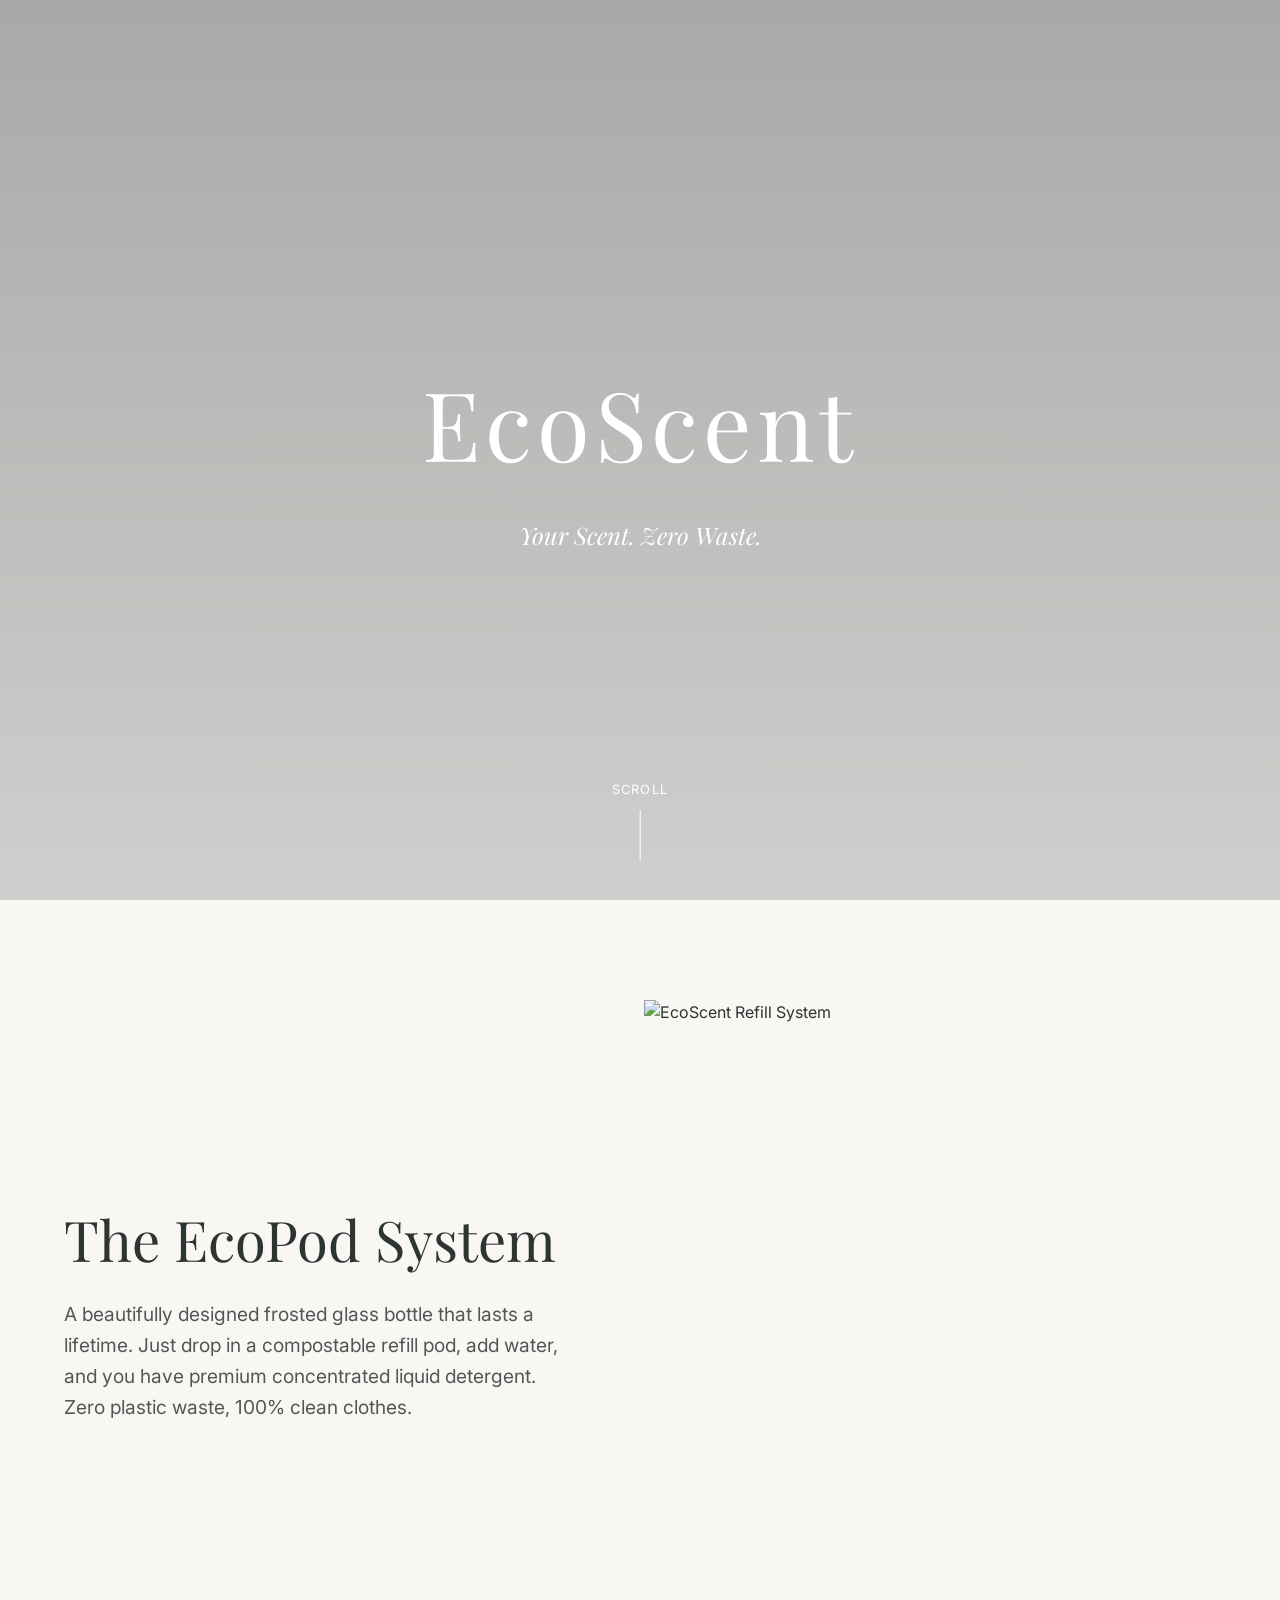
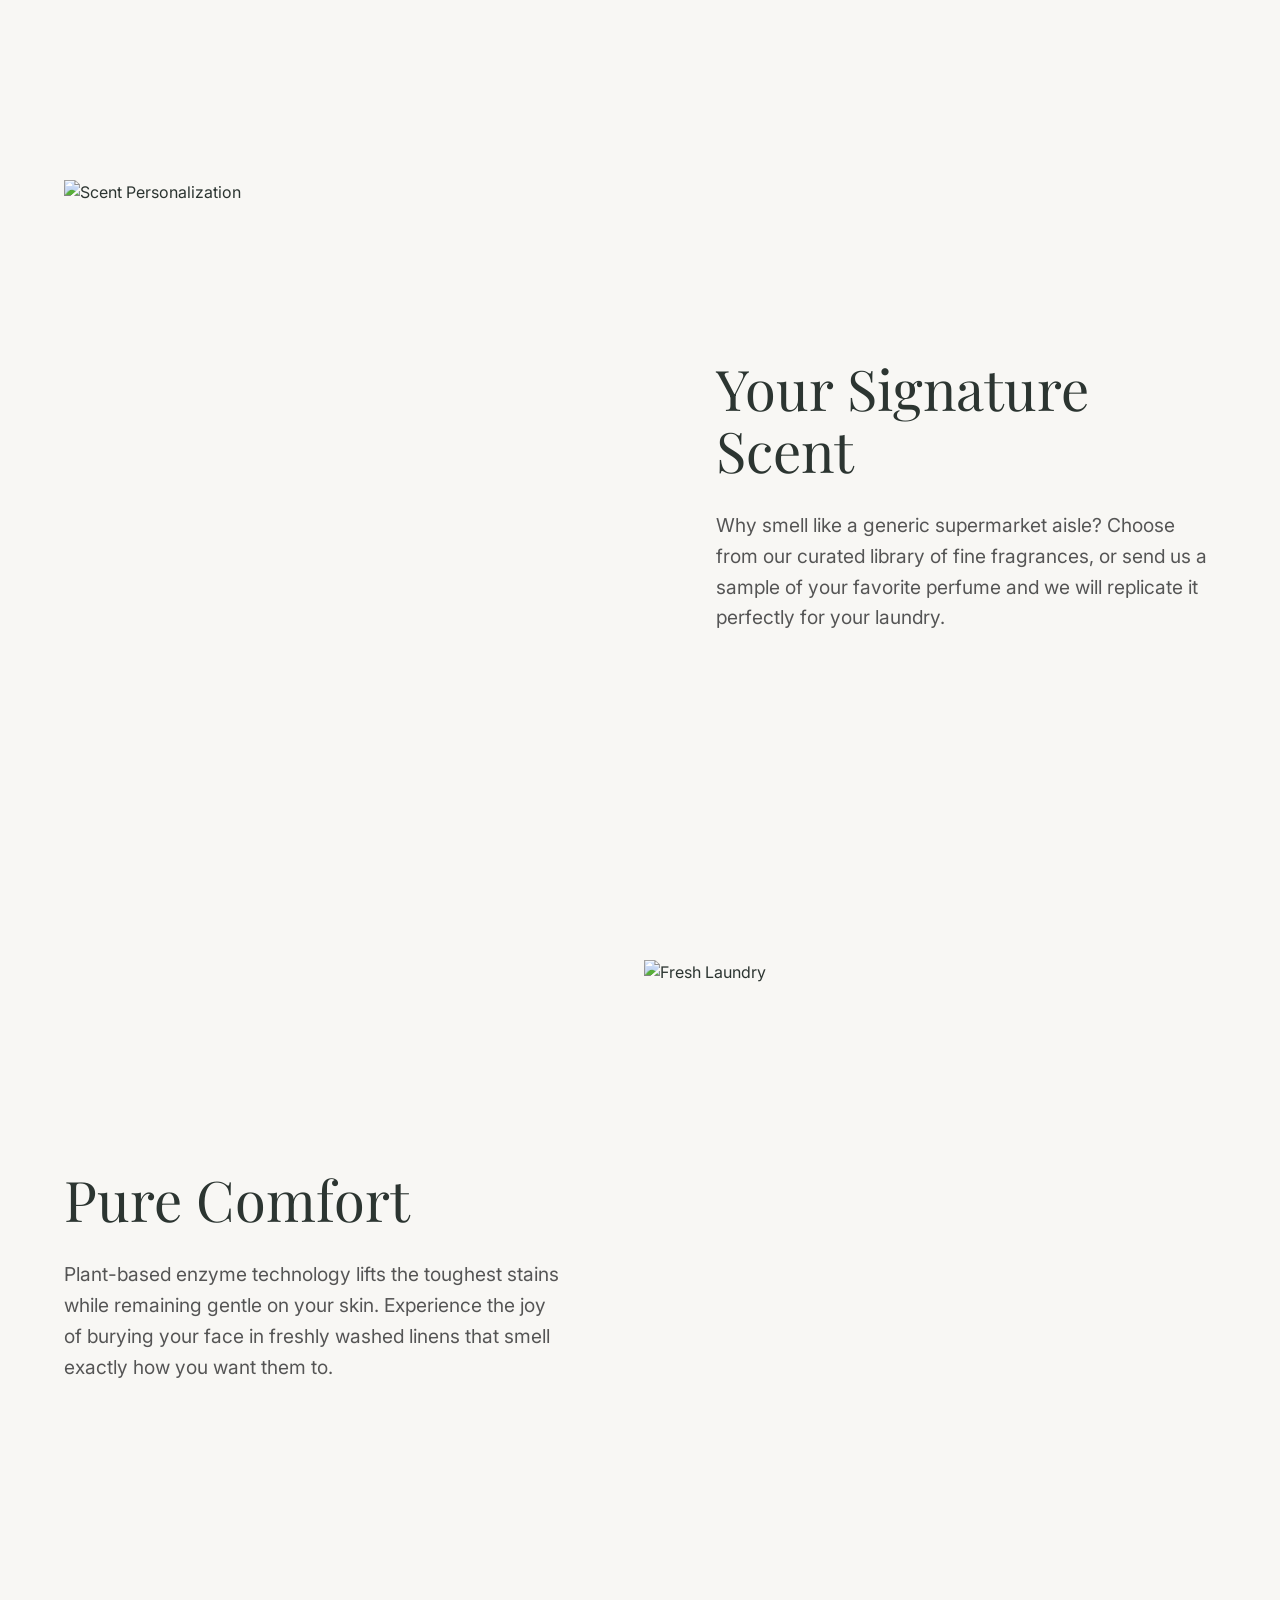
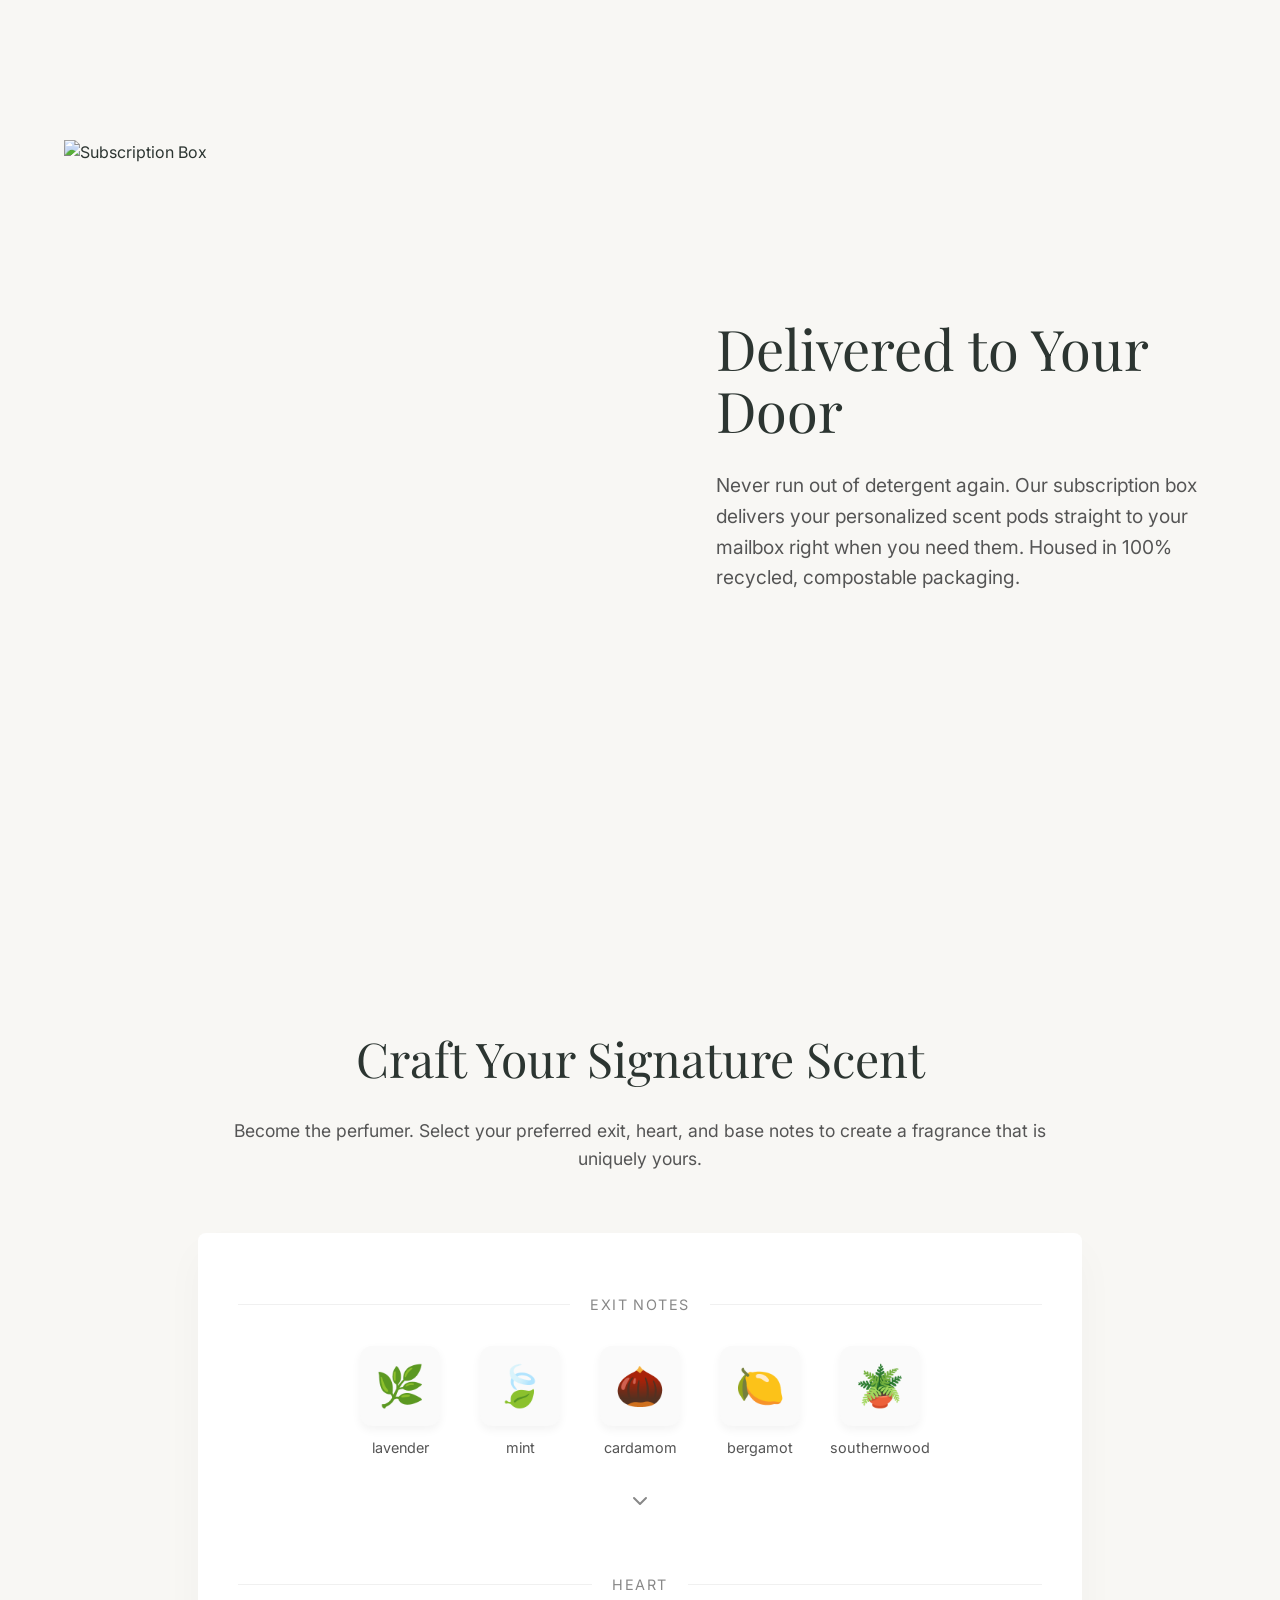
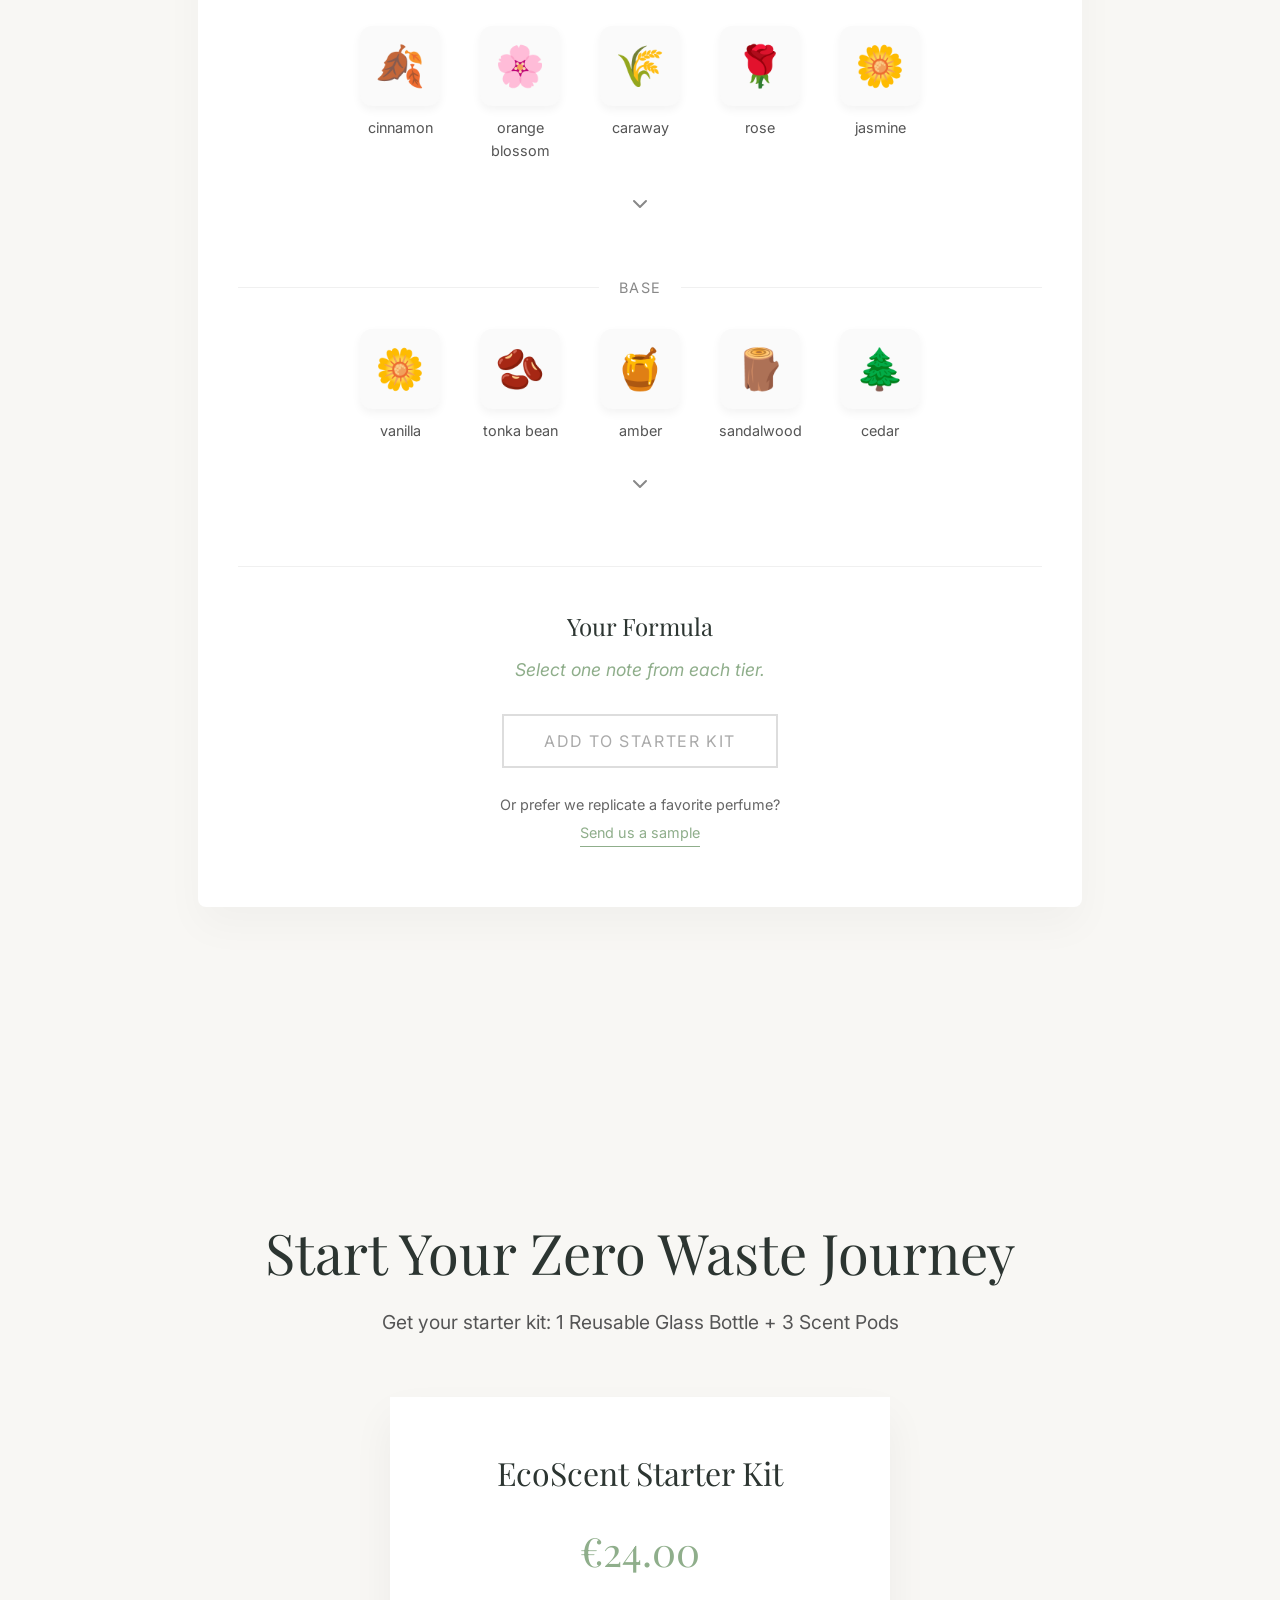
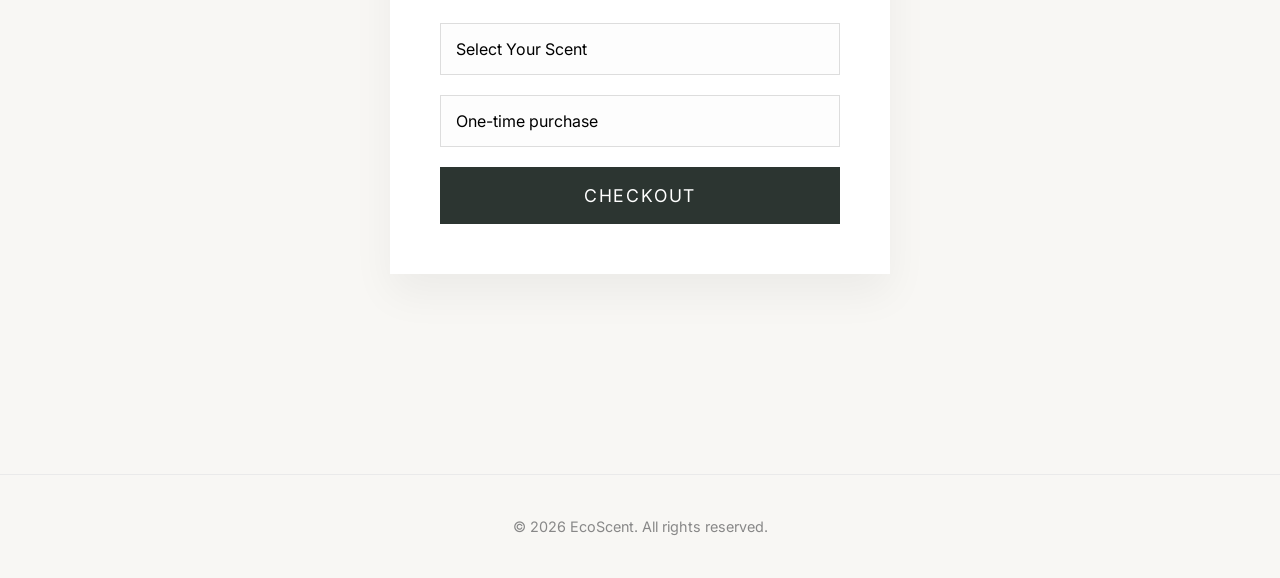
==== index.html @ 385574ea "Add files via upload" ====
<!DOCTYPE html>
<html lang="en">
<head>
    <meta charset="UTF-8">
    <meta name="viewport" content="width=device-width, initial-scale=1.0">
    <title>EcoScent - Your Scent. Zero Waste.</title>
    <link rel="stylesheet" href="styles.css">
    <link rel="preconnect" href="https://fonts.googleapis.com">
    <link rel="preconnect" href="https://fonts.gstatic.com" crossorigin>
    <link href="https://fonts.googleapis.com/css2?family=Playfair+Display:ital,wght@0,400;0,600;1,400&family=Inter:wght@300;400;500&display=swap" rel="stylesheet">
</head>
<body>

    <!-- Hero Section -->
    <header class="hero">
        <video class="hero-video" autoplay muted loop playsinline>
            <source src="assets/dreamina-2026-05-03-2324-__Purpose___ Auto-playing, muted, loopin....mp4" type="video/mp4">
        </video>
        <div class="hero-overlay"></div>
        <div class="hero-content">
            <h1 class="logo">EcoScent</h1>
            <p class="tagline">Your Scent. Zero Waste.</p>
        </div>
        <div class="scroll-indicator">
            <span>Scroll</span>
            <div class="line"></div>
        </div>
    </header>

    <!-- Sections -->
    <main>
        <!-- Section 1: The Refill System -->
        <section class="content-section">
            <div class="text-block">
                <h2>The EcoPod System</h2>
                <p>A beautifully designed frosted glass bottle that lasts a lifetime. Just drop in a compostable refill pod, add water, and you have premium concentrated liquid detergent. Zero plastic waste, 100% clean clothes.</p>
            </div>
            <div class="image-wrapper reveal-block">
                <img src="assets/Reusable_detergent_bottle_with_pods_202605031901.jpeg" alt="EcoScent Refill System">
                <div class="reveal-cover"></div>
            </div>
        </section>

        <!-- Section 2: Scent Personalization -->
        <section class="content-section reverse">
            <div class="text-block">
                <h2>Your Signature Scent</h2>
                <p>Why smell like a generic supermarket aisle? Choose from our curated library of fine fragrances, or send us a sample of your favorite perfume and we will replicate it perfectly for your laundry.</p>
            </div>
            <div class="image-wrapper reveal-block">
                <img src="assets/Glass_vials_with_scent_inspirations_202605031945.jpeg" alt="Scent Personalization">
                <div class="reveal-cover"></div>
            </div>
        </section>

        <!-- Section 3: The Result -->
        <section class="content-section">
            <div class="text-block">
                <h2>Pure Comfort</h2>
                <p>Plant-based enzyme technology lifts the toughest stains while remaining gentle on your skin. Experience the joy of burying your face in freshly washed linens that smell exactly how you want them to.</p>
            </div>
            <div class="image-wrapper reveal-block">
                <img src="assets/Woman_burying_face_in_towels_202605031906 (1).jpeg" alt="Fresh Laundry">
                <div class="reveal-cover"></div>
            </div>
        </section>

        <!-- Section 4: Delivered -->
        <section class="content-section reverse">
            <div class="text-block">
                <h2>Delivered to Your Door</h2>
                <p>Never run out of detergent again. Our subscription box delivers your personalized scent pods straight to your mailbox right when you need them. Housed in 100% recycled, compostable packaging.</p>
            </div>
            <div class="image-wrapper reveal-block">
                <img src="assets/Subscription_box_with_refill_pods_202605031905.jpeg" alt="Subscription Box">
                <div class="reveal-cover"></div>
            </div>
        </section>

        <!-- Section 5: Custom Scent Builder -->
        <section class="scent-builder-section" id="scent-builder">
            <div class="scent-builder-header">
                <h2>Craft Your Signature Scent</h2>
                <p>Become the perfumer. Select your preferred exit, heart, and base notes to create a fragrance that is uniquely yours.</p>
            </div>

            <div class="scent-builder-container reveal-block">
                <div class="reveal-cover"></div>
                
                                <!-- EXIT NOTES -->
                <div class="note-tier">
                    <div class="tier-divider"><span>EXIT NOTES</span></div>
                    <div class="note-options-wrapper">
                        <div class="note-options" data-tier="exit">
                            <div class="note-item" data-note="lavender">
                                <div class="note-icon">🌿</div>
                                <span>lavender</span>
                            </div>
                            <div class="note-item" data-note="mint">
                                <div class="note-icon">🍃</div>
                                <span>mint</span>
                            </div>
                            <div class="note-item" data-note="cardamom">
                                <div class="note-icon">🌰</div>
                                <span>cardamom</span>
                            </div>
                            <div class="note-item" data-note="bergamot">
                                <div class="note-icon">🍋</div>
                                <span>bergamot</span>
                            </div>
                            <div class="note-item" data-note="southernwood">
                                <div class="note-icon">🪴</div>
                                <span>southernwood</span>
                            </div>
                            <div class="note-item hidden-note" data-note="lemon">
                                <div class="note-icon">🍋</div>
                                <span>lemon</span>
                            </div>
                            <div class="note-item hidden-note" data-note="grapefruit">
                                <div class="note-icon">🍊</div>
                                <span>grapefruit</span>
                            </div>
                            <div class="note-item hidden-note" data-note="orange">
                                <div class="note-icon">🍊</div>
                                <span>orange</span>
                            </div>
                            <div class="note-item hidden-note" data-note="mandarin">
                                <div class="note-icon">🍊</div>
                                <span>mandarin</span>
                            </div>
                            <div class="note-item hidden-note" data-note="basil">
                                <div class="note-icon">🌿</div>
                                <span>basil</span>
                            </div>
                            <div class="note-item hidden-note" data-note="rosemary">
                                <div class="note-icon">🌿</div>
                                <span>rosemary</span>
                            </div>
                            <div class="note-item hidden-note" data-note="lemongrass">
                                <div class="note-icon">🌾</div>
                                <span>lemongrass</span>
                            </div>
                            <div class="note-item hidden-note" data-note="sage">
                                <div class="note-icon">🌿</div>
                                <span>sage</span>
                            </div>
                            <div class="note-item hidden-note" data-note="pine">
                                <div class="note-icon">🌲</div>
                                <span>pine</span>
                            </div>
                            <div class="note-item hidden-note" data-note="eucalyptus">
                                <div class="note-icon">🌿</div>
                                <span>eucalyptus</span>
                            </div>
                            <div class="note-item hidden-note" data-note="petitgrain">
                                <div class="note-icon">🍃</div>
                                <span>petitgrain</span>
                            </div>
                            <div class="note-item hidden-note" data-note="neroli">
                                <div class="note-icon">🌸</div>
                                <span>neroli</span>
                            </div>
                            <div class="note-item hidden-note" data-note="lime">
                                <div class="note-icon">🍋</div>
                                <span>lime</span>
                            </div>
                            <div class="note-item hidden-note" data-note="coriander">
                                <div class="note-icon">🌿</div>
                                <span>coriander</span>
                            </div>
                            <div class="note-item hidden-note" data-note="juniper">
                                <div class="note-icon">🫐</div>
                                <span>juniper</span>
                            </div>
                        </div>
                        <button class="expand-tier-btn" aria-label="Expand EXIT NOTES">
                            <svg viewBox="0 0 24 24" width="24" height="24" fill="none" stroke="currentColor" stroke-width="2" stroke-linecap="round" stroke-linejoin="round"><polyline points="6 9 12 15 18 9"></polyline></svg>
                        </button>
                    </div>
                </div>

                <!-- HEART -->
                <div class="note-tier">
                    <div class="tier-divider"><span>HEART</span></div>
                    <div class="note-options-wrapper">
                        <div class="note-options" data-tier="heart">
                            <div class="note-item" data-note="cinnamon">
                                <div class="note-icon">🍂</div>
                                <span>cinnamon</span>
                            </div>
                            <div class="note-item" data-note="orange_blossom">
                                <div class="note-icon">🌸</div>
                                <span>orange blossom</span>
                            </div>
                            <div class="note-item" data-note="caraway">
                                <div class="note-icon">🌾</div>
                                <span>caraway</span>
                            </div>
                            <div class="note-item" data-note="rose">
                                <div class="note-icon">🌹</div>
                                <span>rose</span>
                            </div>
                            <div class="note-item" data-note="jasmine">
                                <div class="note-icon">🌼</div>
                                <span>jasmine</span>
                            </div>
                            <div class="note-item hidden-note" data-note="ylang-ylang">
                                <div class="note-icon">🌼</div>
                                <span>ylang-ylang</span>
                            </div>
                            <div class="note-item hidden-note" data-note="geranium">
                                <div class="note-icon">🌺</div>
                                <span>geranium</span>
                            </div>
                            <div class="note-item hidden-note" data-note="nutmeg">
                                <div class="note-icon">🌰</div>
                                <span>nutmeg</span>
                            </div>
                            <div class="note-item hidden-note" data-note="clove">
                                <div class="note-icon">🍂</div>
                                <span>clove</span>
                            </div>
                            <div class="note-item hidden-note" data-note="black_pepper">
                                <div class="note-icon">🌑</div>
                                <span>black pepper</span>
                            </div>
                            <div class="note-item hidden-note" data-note="chamomile">
                                <div class="note-icon">🌼</div>
                                <span>chamomile</span>
                            </div>
                            <div class="note-item hidden-note" data-note="violet">
                                <div class="note-icon">🪻</div>
                                <span>violet</span>
                            </div>
                            <div class="note-item hidden-note" data-note="freesia">
                                <div class="note-icon">🌸</div>
                                <span>freesia</span>
                            </div>
                            <div class="note-item hidden-note" data-note="gardenia">
                                <div class="note-icon">💮</div>
                                <span>gardenia</span>
                            </div>
                            <div class="note-item hidden-note" data-note="lily_of_the_valley">
                                <div class="note-icon">🪷</div>
                                <span>lily of the valley</span>
                            </div>
                            <div class="note-item hidden-note" data-note="peony">
                                <div class="note-icon">🌸</div>
                                <span>peony</span>
                            </div>
                            <div class="note-item hidden-note" data-note="magnolia">
                                <div class="note-icon">🌺</div>
                                <span>magnolia</span>
                            </div>
                            <div class="note-item hidden-note" data-note="ginger">
                                <div class="note-icon">🫚</div>
                                <span>ginger</span>
                            </div>
                            <div class="note-item hidden-note" data-note="coriander_seed">
                                <div class="note-icon">🌾</div>
                                <span>coriander seed</span>
                            </div>
                            <div class="note-item hidden-note" data-note="orchid">
                                <div class="note-icon">🌸</div>
                                <span>orchid</span>
                            </div>
                        </div>
                        <button class="expand-tier-btn" aria-label="Expand HEART">
                            <svg viewBox="0 0 24 24" width="24" height="24" fill="none" stroke="currentColor" stroke-width="2" stroke-linecap="round" stroke-linejoin="round"><polyline points="6 9 12 15 18 9"></polyline></svg>
                        </button>
                    </div>
                </div>

                <!-- BASE -->
                <div class="note-tier">
                    <div class="tier-divider"><span>BASE</span></div>
                    <div class="note-options-wrapper">
                        <div class="note-options" data-tier="base">
                            <div class="note-item" data-note="vanilla">
                                <div class="note-icon">🌼</div>
                                <span>vanilla</span>
                            </div>
                            <div class="note-item" data-note="tonka_bean">
                                <div class="note-icon">🫘</div>
                                <span>tonka bean</span>
                            </div>
                            <div class="note-item" data-note="amber">
                                <div class="note-icon">🍯</div>
                                <span>amber</span>
                            </div>
                            <div class="note-item" data-note="sandalwood">
                                <div class="note-icon">🪵</div>
                                <span>sandalwood</span>
                            </div>
                            <div class="note-item" data-note="cedar">
                                <div class="note-icon">🌲</div>
                                <span>cedar</span>
                            </div>
                            <div class="note-item hidden-note" data-note="patchouli">
                                <div class="note-icon">🍂</div>
                                <span>patchouli</span>
                            </div>
                            <div class="note-item hidden-note" data-note="vetiver">
                                <div class="note-icon">🌾</div>
                                <span>vetiver</span>
                            </div>
                            <div class="note-item hidden-note" data-note="musk">
                                <div class="note-icon">☁️</div>
                                <span>musk</span>
                            </div>
                            <div class="note-item hidden-note" data-note="oakmoss">
                                <div class="note-icon">🌿</div>
                                <span>oakmoss</span>
                            </div>
                            <div class="note-item hidden-note" data-note="leather">
                                <div class="note-icon">👞</div>
                                <span>leather</span>
                            </div>
                            <div class="note-item hidden-note" data-note="frankincense">
                                <div class="note-icon">🪨</div>
                                <span>frankincense</span>
                            </div>
                            <div class="note-item hidden-note" data-note="myrrh">
                                <div class="note-icon">🪨</div>
                                <span>myrrh</span>
                            </div>
                            <div class="note-item hidden-note" data-note="benzoin">
                                <div class="note-icon">🍯</div>
                                <span>benzoin</span>
                            </div>
                            <div class="note-item hidden-note" data-note="oud">
                                <div class="note-icon">🪵</div>
                                <span>oud</span>
                            </div>
                            <div class="note-item hidden-note" data-note="balsam">
                                <div class="note-icon">🌲</div>
                                <span>balsam</span>
                            </div>
                            <div class="note-item hidden-note" data-note="cypress">
                                <div class="note-icon">🌲</div>
                                <span>cypress</span>
                            </div>
                            <div class="note-item hidden-note" data-note="guaiac_wood">
                                <div class="note-icon">🪵</div>
                                <span>guaiac wood</span>
                            </div>
                            <div class="note-item hidden-note" data-note="labdanum">
                                <div class="note-icon">🍂</div>
                                <span>labdanum</span>
                            </div>
                            <div class="note-item hidden-note" data-note="rosewood">
                                <div class="note-icon">🪵</div>
                                <span>rosewood</span>
                            </div>
                            <div class="note-item hidden-note" data-note="cashmere">
                                <div class="note-icon">🧶</div>
                                <span>cashmere</span>
                            </div>
                        </div>
                        <button class="expand-tier-btn" aria-label="Expand BASE">
                            <svg viewBox="0 0 24 24" width="24" height="24" fill="none" stroke="currentColor" stroke-width="2" stroke-linecap="round" stroke-linejoin="round"><polyline points="6 9 12 15 18 9"></polyline></svg>
                        </button>
                    </div>
                </div>

                <div class="custom-scent-summary">
                    <h3>Your Formula</h3>
                    <p id="formula-display">Select one note from each tier.</p>
                    <button type="button" class="btn-secondary" id="save-formula-btn" disabled>Add to Starter Kit</button>
                    <div class="send-sample-option">
                        <p>Or prefer we replicate a favorite perfume?</p>
                        <a href="#buy-section" class="link-send-sample">Send us a sample</a>
                    </div>
                </div>
            </div>
        </section>

        <!-- Buying Section -->
        <section class="buy-section" id="buy-section">
            <h2>Start Your Zero Waste Journey</h2>
            <p>Get your starter kit: 1 Reusable Glass Bottle + 3 Scent Pods</p>
            <div class="buy-card reveal-block">
                <div class="reveal-cover"></div>
                <div class="buy-card-content">
                    <h3>EcoScent Starter Kit</h3>
                    <div class="price">€24.00</div>
                    <form class="buy-form">
                        <select name="scent" required>
                            <option value="" disabled selected>Select Your Scent</option>
                            <option value="lavender">Wild Lavender & Cedar</option>
                            <option value="ocean">Ocean Breeze & Sea Salt</option>
                            <option value="cotton">Fresh Cotton & Vanilla</option>
                            <option value="custom-builder" id="opt-custom-builder">My Custom Formula</option>
                            <option value="custom">Send My Own Scent (+€5.00)</option>
                        </select>
                        <select name="subscription" required>
                            <option value="one-time">One-time purchase</option>
                            <option value="subscribe">Subscribe & Save 15%</option>
                        </select>
                        <button type="button" class="btn-primary">Checkout</button>
                    </form>
                </div>
            </div>
        </section>
    </main>

    <footer>
        <p>&copy; 2026 EcoScent. All rights reserved.</p>
    </footer>

    <script src="script.js"></script>
</body>
</html>
---- styles.css ----
:root {
    --bg-color: #F8F7F4;
    --text-color: #2C3531;
    --accent-color: #8FAE8B; /* Sage green */
    --accent-hover: #7b9977;
    --font-heading: 'Playfair Display', serif;
    --font-body: 'Inter', sans-serif;
}

* {
    margin: 0;
    padding: 0;
    box-sizing: border-box;
}

body {
    background-color: var(--bg-color);
    color: var(--text-color);
    font-family: var(--font-body);
    line-height: 1.6;
    overflow-x: hidden;
    -webkit-font-smoothing: antialiased;
}

h1, h2, h3, .logo {
    font-family: var(--font-heading);
    font-weight: 400;
}

/* Hero Section */
.hero {
    position: relative;
    width: 100vw;
    height: 100vh;
    display: flex;
    align-items: center;
    justify-content: center;
    overflow: hidden;
}

.hero-video {
    position: absolute;
    top: 50%;
    left: 50%;
    min-width: 100%;
    min-height: 100%;
    width: auto;
    height: auto;
    transform: translate(-50%, -50%);
    object-fit: cover;
    z-index: 1;
}

.hero-overlay {
    position: absolute;
    top: 0;
    left: 0;
    width: 100%;
    height: 100%;
    background: linear-gradient(to bottom, rgba(44, 53, 49, 0.4), rgba(44, 53, 49, 0.2));
    z-index: 2;
}

.hero-content {
    position: relative;
    z-index: 3;
    text-align: center;
    color: #ffffff;
}

.logo {
    font-size: 6rem;
    letter-spacing: 0.05em;
    margin-bottom: 1rem;
    animation: slideUp 1.5s cubic-bezier(0.19, 1, 0.22, 1) forwards;
    transform: translateY(50px);
    opacity: 0; /* Fade in ONLY for the initial hero load, per standard web practices */
}

.tagline {
    font-size: 1.5rem;
    font-style: italic;
    font-family: var(--font-heading);
    animation: slideUp 1.5s cubic-bezier(0.19, 1, 0.22, 1) 0.3s forwards;
    transform: translateY(50px);
    opacity: 0;
}

@keyframes slideUp {
    to {
        transform: translateY(0);
        opacity: 1;
    }
}

.scroll-indicator {
    position: absolute;
    bottom: 40px;
    left: 50%;
    transform: translateX(-50%);
    z-index: 3;
    color: #fff;
    display: flex;
    flex-direction: column;
    align-items: center;
    gap: 10px;
    font-size: 0.8rem;
    text-transform: uppercase;
    letter-spacing: 0.1em;
}

.scroll-indicator .line {
    width: 1px;
    height: 50px;
    background-color: #fff;
    animation: pulseLine 2s infinite;
}

@keyframes pulseLine {
    0% { transform: scaleY(0); transform-origin: top; }
    50% { transform: scaleY(1); transform-origin: top; }
    50.1% { transform: scaleY(1); transform-origin: bottom; }
    100% { transform: scaleY(0); transform-origin: bottom; }
}

/* Content Sections */
main {
    padding: 100px 5%;
    max-width: 1400px;
    margin: 0 auto;
}

.content-section {
    display: flex;
    align-items: center;
    justify-content: space-between;
    gap: 80px;
    margin-bottom: 150px;
    min-height: 70vh;
}

.content-section.reverse {
    flex-direction: row-reverse;
}

.text-block {
    flex: 1;
    max-width: 500px;
}

.text-block h2 {
    font-size: 3.5rem;
    margin-bottom: 30px;
    line-height: 1.1;
    color: var(--text-color);
}

.text-block p {
    font-size: 1.2rem;
    color: #555;
}

.image-wrapper {
    flex: 1;
    position: relative;
    height: 70vh;
    overflow: hidden;
    background-color: var(--bg-color);
}

.image-wrapper img {
    width: 100%;
    height: 100%;
    object-fit: cover;
    display: block;
    transform: scale(1.1);
    transition: transform 1.5s cubic-bezier(0.19, 1, 0.22, 1);
}

/* The "Clean Reveal" animation - NO OPACITY FADE */
.reveal-cover {
    position: absolute;
    top: 0;
    left: 0;
    width: 100%;
    height: 100%;
    background-color: var(--bg-color); /* Matches page background */
    z-index: 10;
    transform-origin: top;
    transition: transform 1.2s cubic-bezier(0.77, 0, 0.175, 1);
}

.reveal-block.active .reveal-cover {
    transform: scaleY(0); /* Slides up to reveal image cleanly */
}

.reveal-block.active img {
    transform: scale(1);
}

/* Buying Section */
.buy-section {
    text-align: center;
    padding: 100px 0;
    margin-top: 50px;
}

.buy-section h2 {
    font-size: 3.5rem;
    margin-bottom: 10px;
}

.buy-section p {
    font-size: 1.2rem;
    color: #555;
    margin-bottom: 60px;
}

.buy-card {
    max-width: 500px;
    margin: 0 auto;
    background: #fff;
    padding: 50px;
    box-shadow: 0 20px 40px rgba(0,0,0,0.05);
    position: relative;
    overflow: hidden;
}

.buy-card .reveal-cover {
    background-color: var(--bg-color);
}

.buy-card-content {
    position: relative;
    z-index: 1;
}

.buy-card h3 {
    font-size: 2rem;
    margin-bottom: 20px;
}

.price {
    font-size: 2.5rem;
    font-family: var(--font-heading);
    color: var(--accent-color);
    margin-bottom: 40px;
}

.buy-form select {
    width: 100%;
    padding: 15px;
    margin-bottom: 20px;
    border: 1px solid #ddd;
    background: #fdfdfd;
    font-family: var(--font-body);
    font-size: 1rem;
    border-radius: 0;
    appearance: none;
    outline: none;
}

.buy-form select:focus {
    border-color: var(--accent-color);
}

.btn-primary {
    width: 100%;
    padding: 18px;
    background-color: var(--text-color);
    color: #fff;
    border: none;
    font-size: 1.1rem;
    font-family: var(--font-body);
    text-transform: uppercase;
    letter-spacing: 0.1em;
    cursor: pointer;
    transition: background-color 0.3s ease;
}

.btn-primary:hover {
    background-color: var(--accent-hover);
}

footer {
    text-align: center;
    padding: 40px;
    border-top: 1px solid #eaeaea;
    color: #888;
    font-size: 0.9rem;
}

/* Responsive */
@media (max-width: 900px) {
    .content-section, .content-section.reverse {
        flex-direction: column;
        gap: 40px;
        margin-bottom: 100px;
    }
    .image-wrapper {
        width: 100%;
        height: 50vh;
    }
    .logo {
        font-size: 4rem;
    }
    .text-block h2 {
        font-size: 2.5rem;
    }
}

/* Custom Scent Builder */
.scent-builder-section {
    padding: 100px 5%;
    max-width: 1000px;
    margin: 0 auto 100px auto;
    text-align: center;
}

.scent-builder-header h2 {
    font-size: 3rem;
    margin-bottom: 20px;
}

.scent-builder-header p {
    font-size: 1.1rem;
    color: #555;
    margin-bottom: 60px;
}

.scent-builder-header a {
    color: var(--accent-color);
    text-decoration: underline;
}

.scent-builder-container {
    background: #fff;
    padding: 60px 40px;
    box-shadow: 0 20px 40px rgba(0,0,0,0.03);
    position: relative;
    overflow: hidden;
    border-radius: 8px;
}

.scent-builder-container .reveal-cover {
    background-color: var(--bg-color);
}

.note-tier {
    margin-bottom: 50px;
}

.tier-divider {
    display: flex;
    align-items: center;
    text-align: center;
    margin-bottom: 30px;
    color: #888;
    font-size: 0.9rem;
    letter-spacing: 0.1em;
    text-transform: uppercase;
}

.tier-divider::before,
.tier-divider::after {
    content: '';
    flex: 1;
    border-bottom: 1px solid #f0f0f0;
}

.tier-divider span {
    padding: 0 20px;
}

.note-options {
    display: flex;
    justify-content: center;
    gap: 30px;
    flex-wrap: wrap;
}

.note-item {
    display: flex;
    flex-direction: column;
    align-items: center;
    cursor: pointer;
    transition: transform 0.2s ease;
    width: 90px;
}

.note-item:hover {
    transform: translateY(-5px);
}

.note-icon {
    width: 80px;
    height: 80px;
    background: #fafafa;
    border-radius: 12px;
    display: flex;
    align-items: center;
    justify-content: center;
    font-size: 2.5rem;
    margin-bottom: 10px;
    box-shadow: 0 4px 10px rgba(0,0,0,0.05);
    border: 2px solid transparent;
    transition: all 0.2s ease;
}

.note-item span {
    font-size: 0.9rem;
    color: #555;
    text-transform: lowercase;
}

/* Selected State */
.note-item.selected .note-icon {
    border-color: var(--accent-color);
    background: #f4f8f4;
    box-shadow: 0 8px 15px rgba(143, 174, 139, 0.2);
}

.note-item.selected span {
    color: var(--text-color);
    font-weight: 500;
}

/* Summary Section */
.custom-scent-summary {
    margin-top: 60px;
    padding-top: 40px;
    border-top: 1px solid #f0f0f0;
}

.custom-scent-summary h3 {
    font-size: 1.5rem;
    margin-bottom: 10px;
}

#formula-display {
    font-size: 1.1rem;
    color: var(--accent-color);
    font-style: italic;
    margin-bottom: 30px;
    min-height: 28px;
}

.btn-secondary {
    padding: 15px 40px;
    background-color: transparent;
    color: var(--text-color);
    border: 2px solid var(--text-color);
    font-size: 1rem;
    font-family: var(--font-body);
    text-transform: uppercase;
    letter-spacing: 0.1em;
    cursor: pointer;
    transition: all 0.3s ease;
}

.btn-secondary:not(:disabled):hover {
    background-color: var(--text-color);
    color: #fff;
}

.btn-secondary:disabled {
    border-color: #ddd;
    color: #aaa;
    cursor: not-allowed;
}

.send-sample-option {
    margin-top: 25px;
    font-size: 0.9rem;
    color: #666;
}

.link-send-sample {
    color: var(--accent-color);
    text-decoration: none;
    border-bottom: 1px solid var(--accent-color);
    padding-bottom: 2px;
    margin-top: 5px;
    display: inline-block;
}

.note-options-wrapper {
    display: flex;
    flex-direction: column;
    align-items: center;
}

.hidden-note {
    display: none !important;
}

.expand-tier-btn {
    background: none;
    border: none;
    color: #888;
    cursor: pointer;
    margin-top: 20px;
    padding: 10px;
    border-radius: 50%;
    transition: all 0.3s ease;
    display: flex;
    align-items: center;
    justify-content: center;
}

.expand-tier-btn:hover {
    background: #f0f0f0;
    color: var(--text-color);
}

.expand-tier-btn.expanded svg {
    transform: rotate(180deg);
}
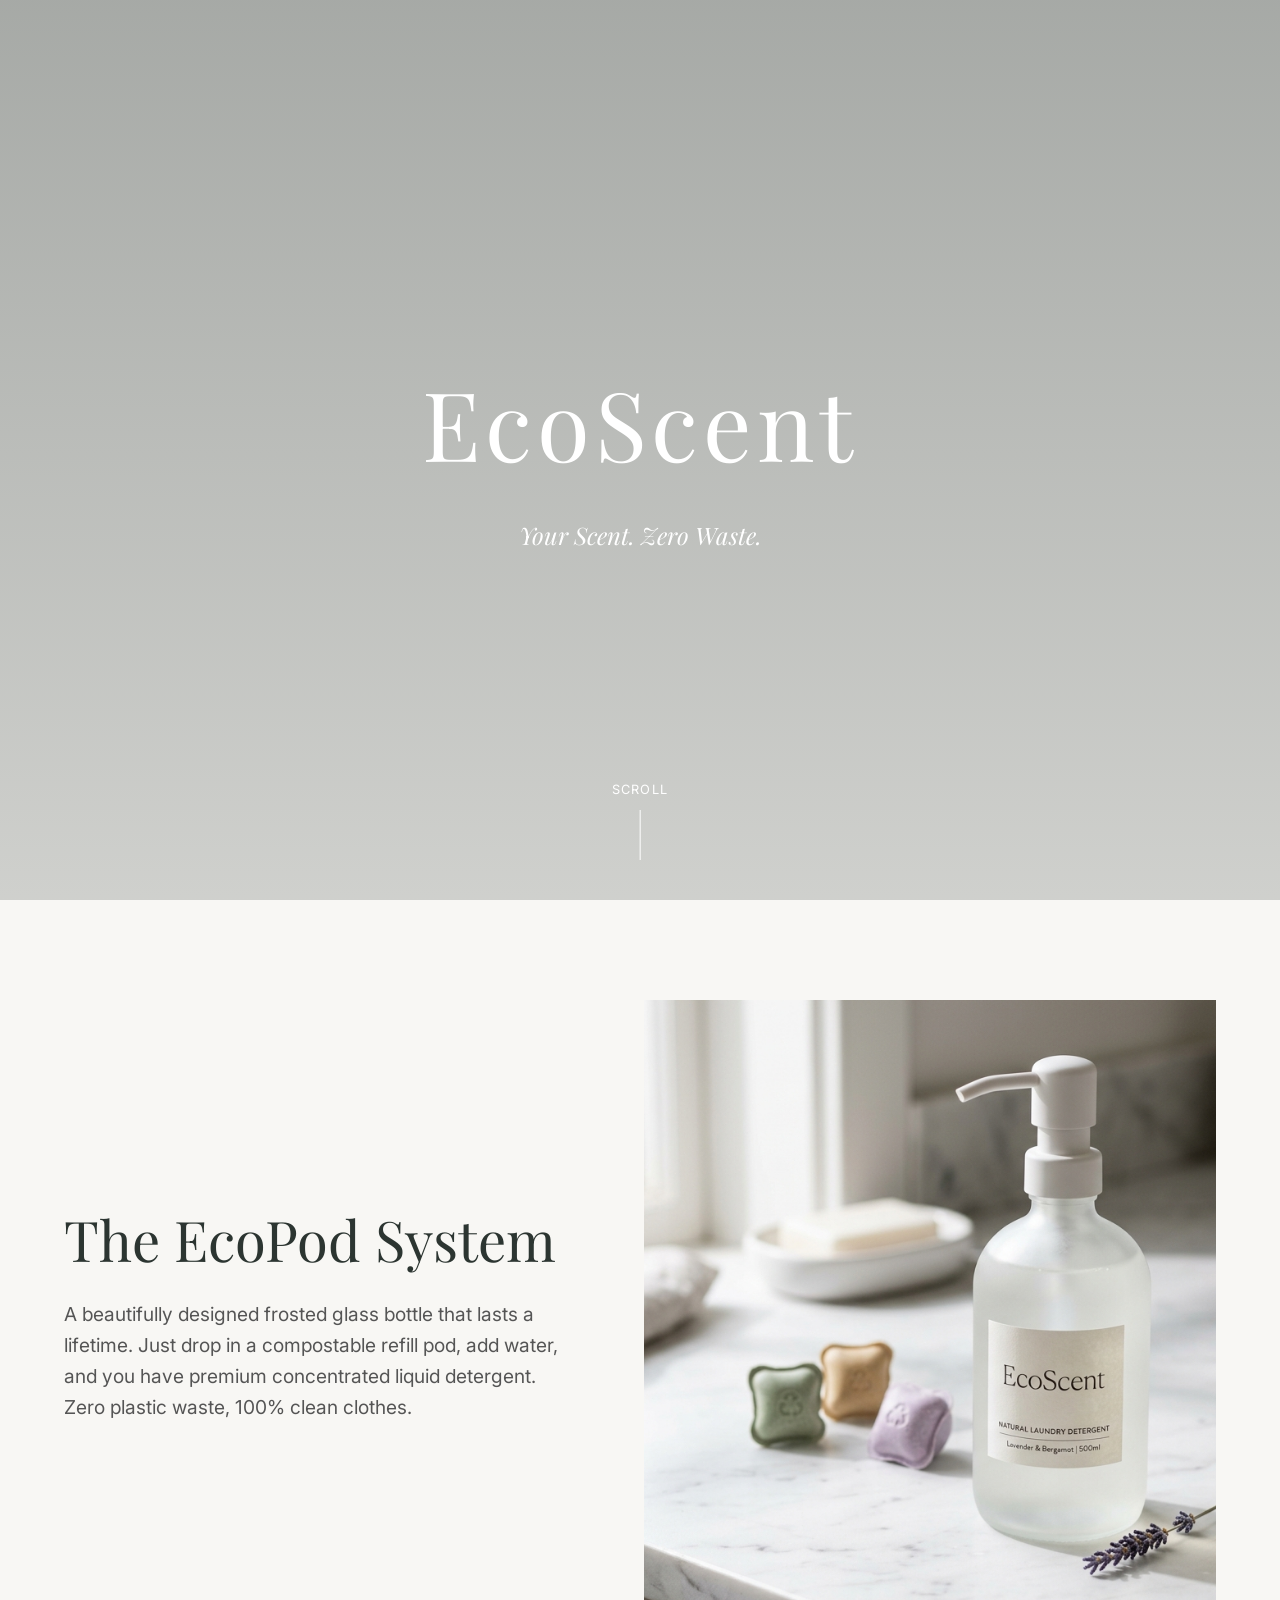
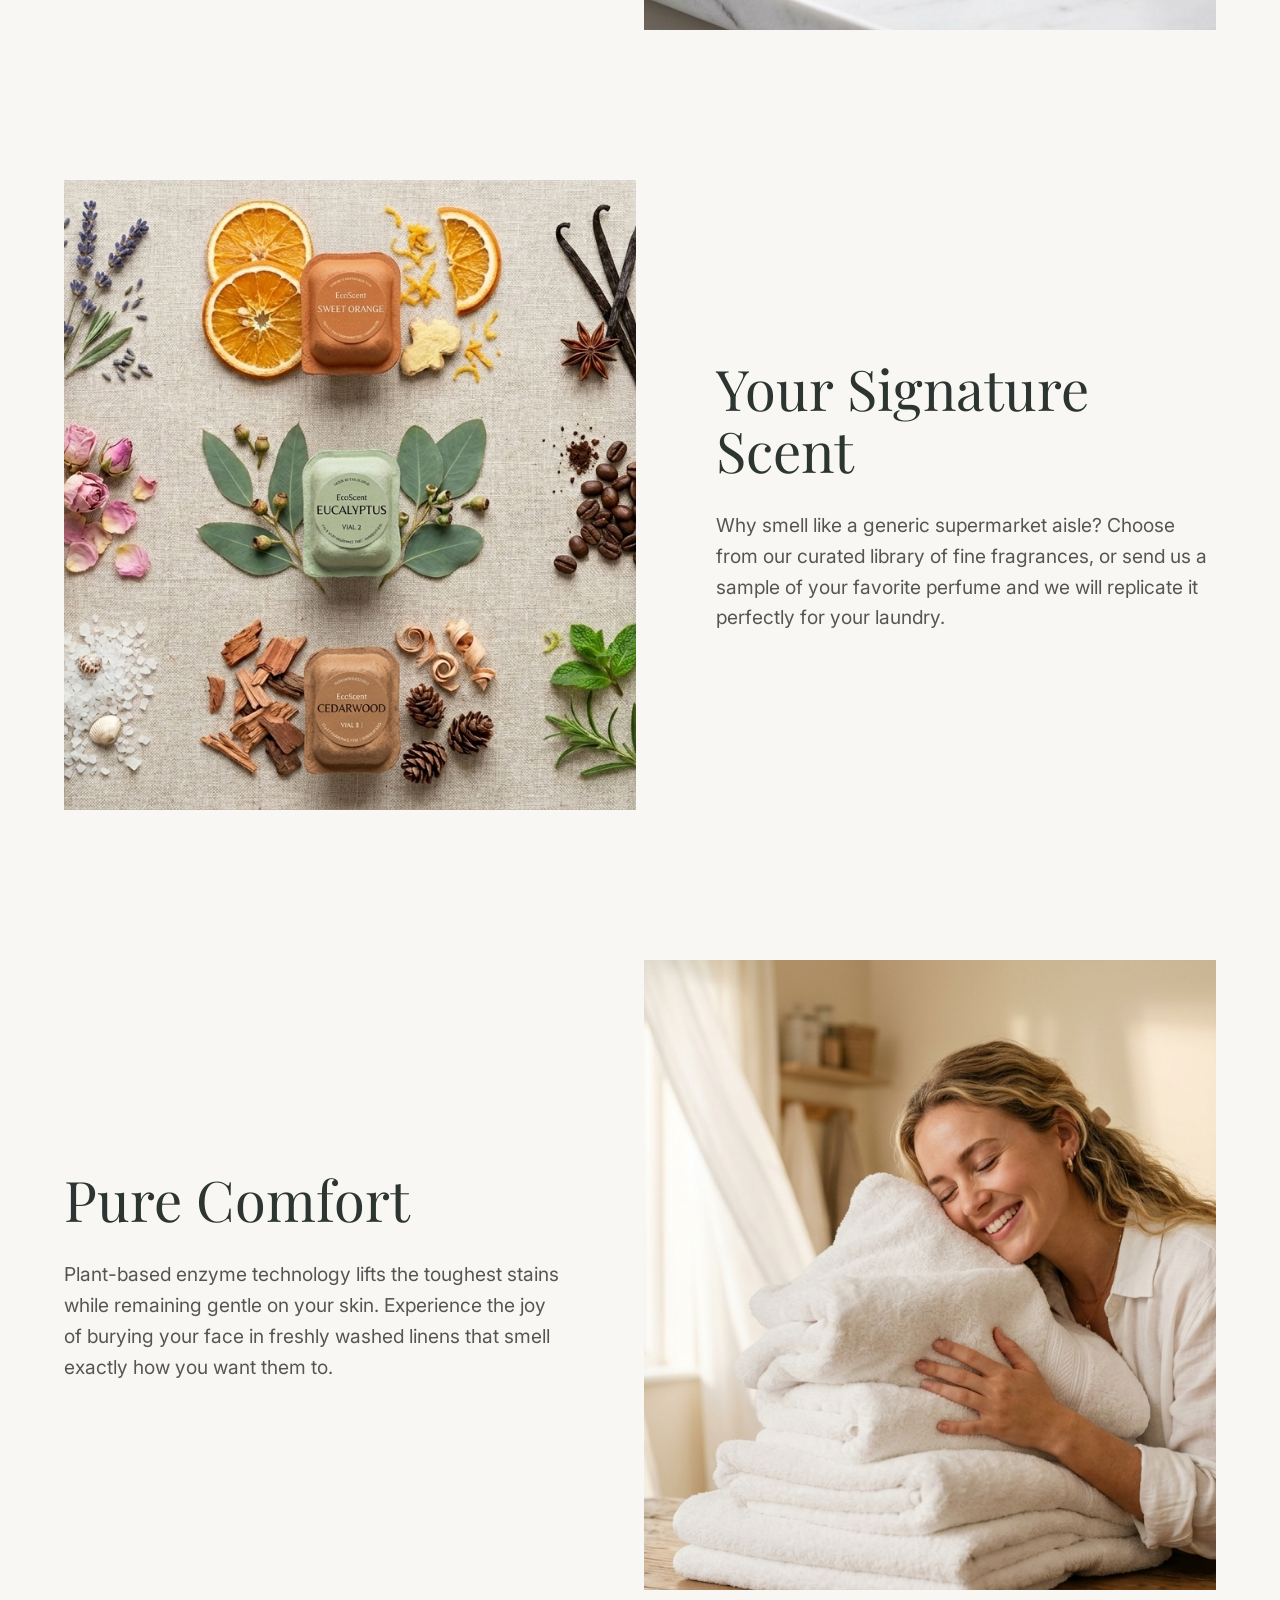
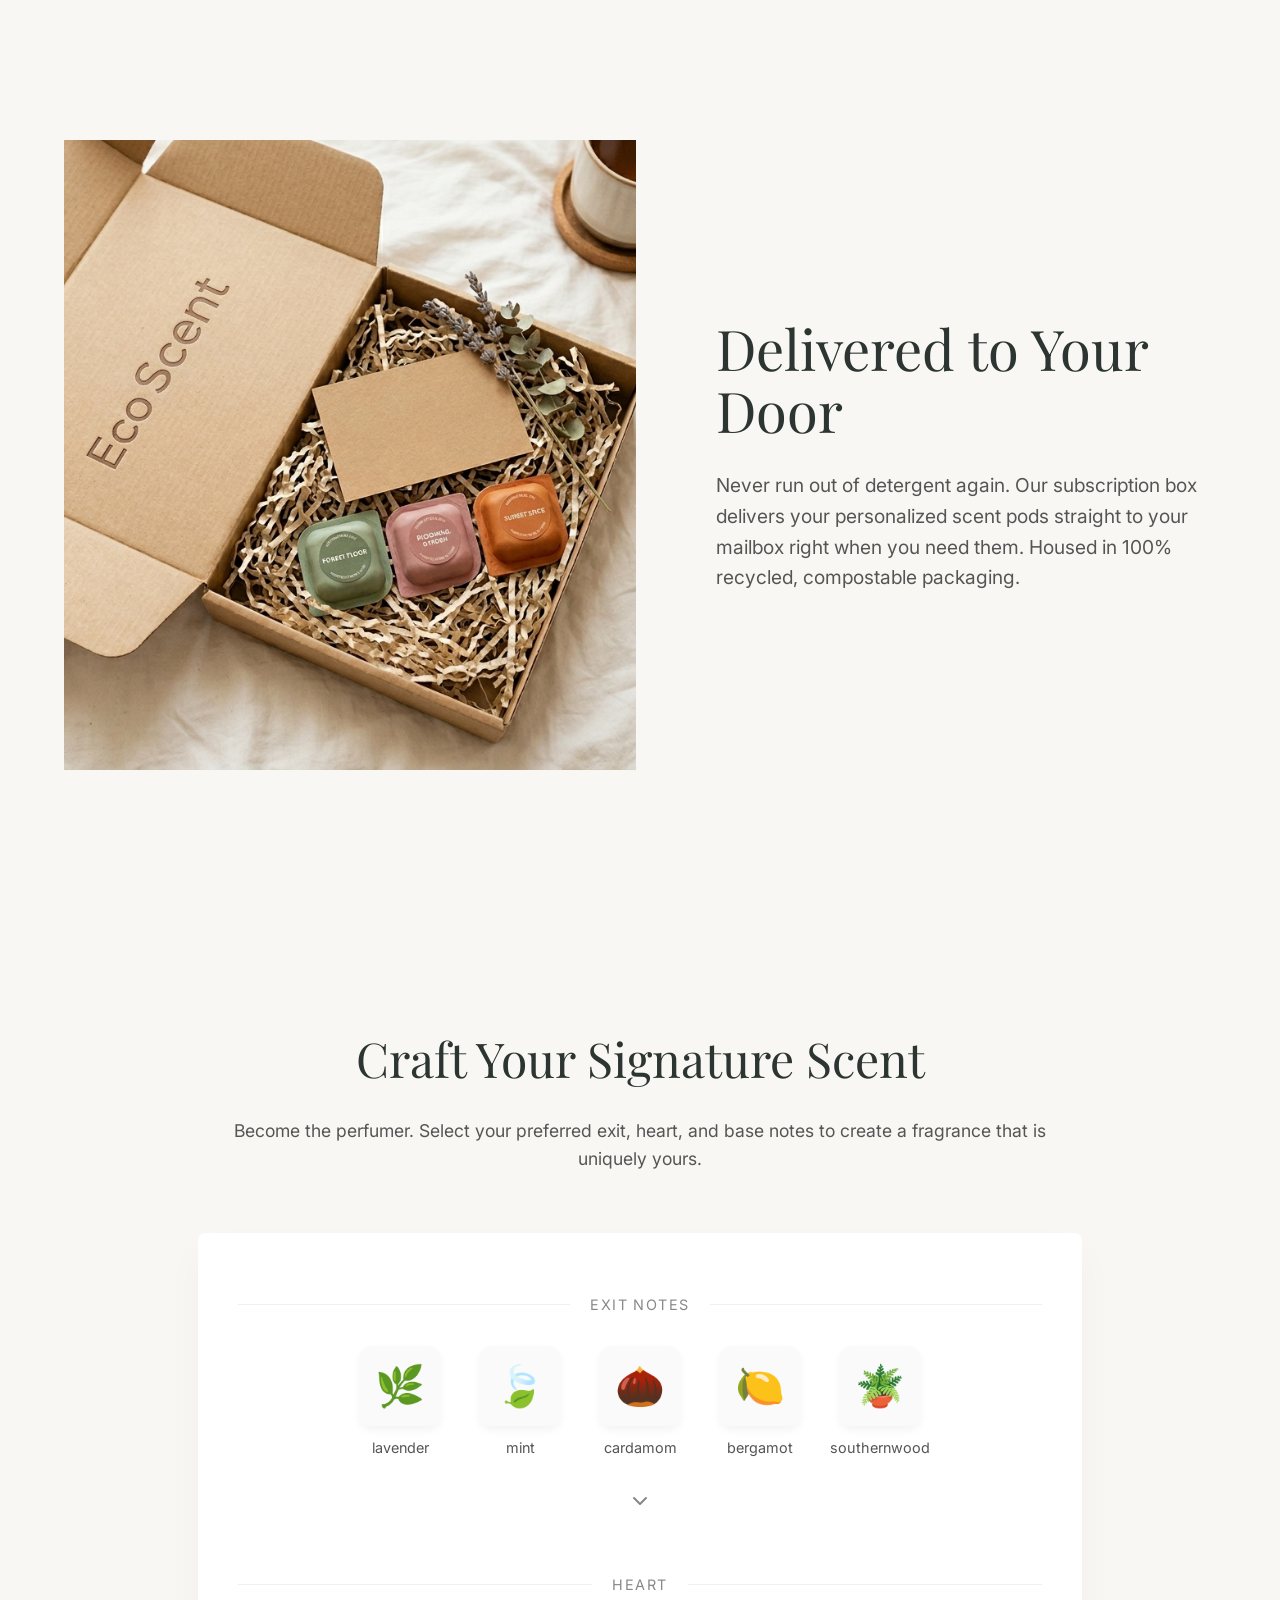
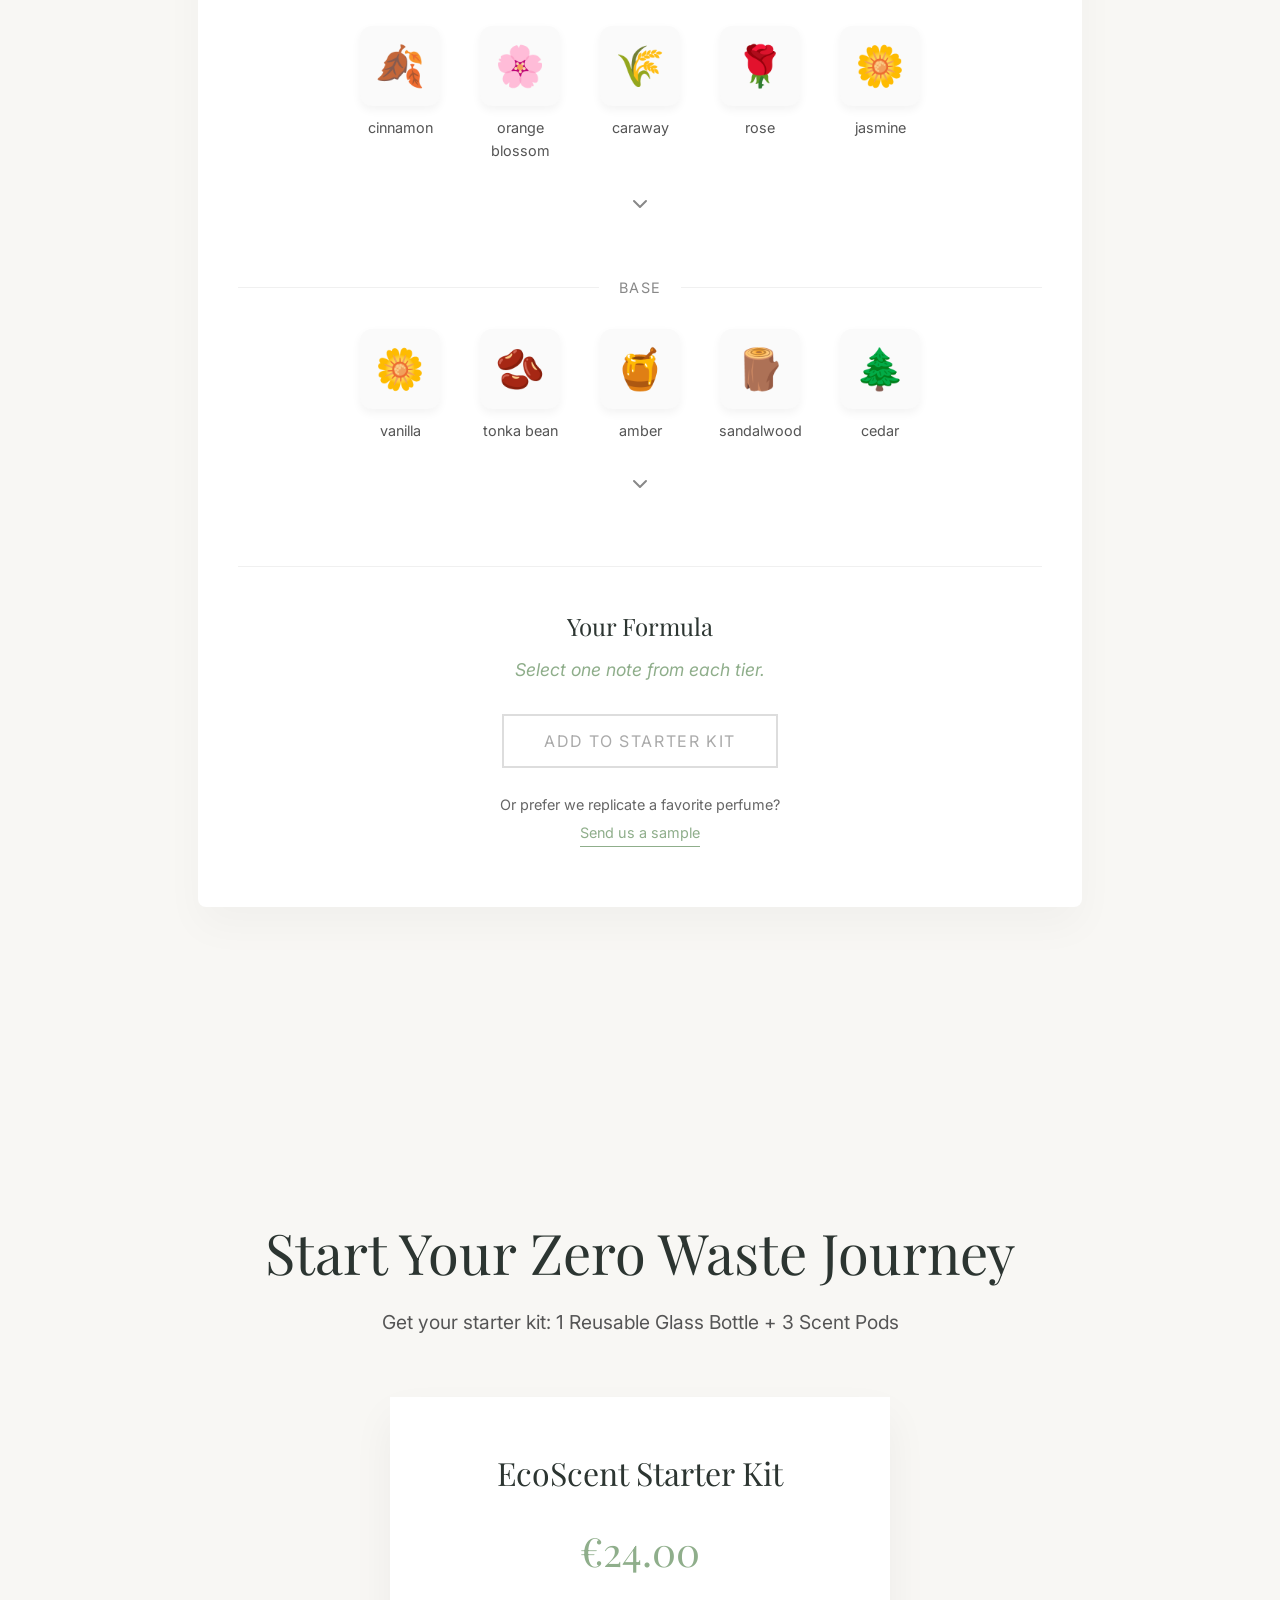
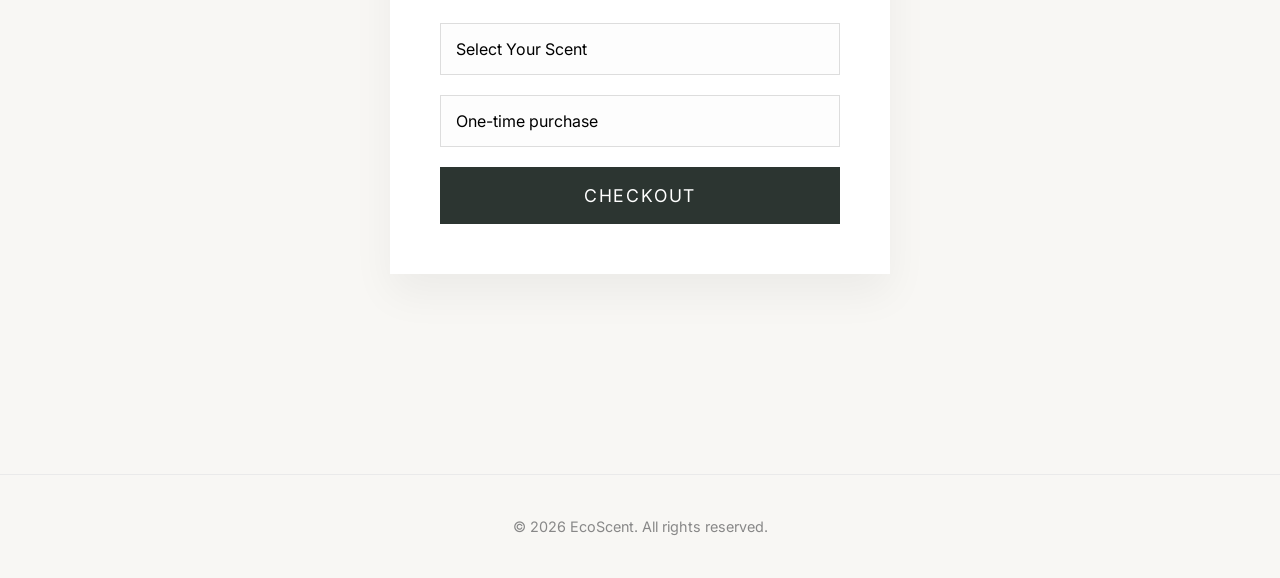
==== commit d47ca4bf: "Add files via upload" ====
--- a/index.html
+++ b/index.html
@@ -14,7 +14,7 @@
     <!-- Hero Section -->
     <header class="hero">
         <video class="hero-video" autoplay muted loop playsinline>
-            <source src="assets/dreamina-2026-05-03-2324-__Purpose___ Auto-playing, muted, loopin....mp4" type="video/mp4">
+            <source src="assets/dreamina-2026-05-03-2324-__Purpose____Auto-playing,_muted,_loopin....mp4" type="video/mp4">
         </video>
         <div class="hero-overlay"></div>
         <div class="hero-content">
@@ -60,7 +60,7 @@
                 <p>Plant-based enzyme technology lifts the toughest stains while remaining gentle on your skin. Experience the joy of burying your face in freshly washed linens that smell exactly how you want them to.</p>
             </div>
             <div class="image-wrapper reveal-block">
-                <img src="assets/Woman_burying_face_in_towels_202605031906 (1).jpeg" alt="Fresh Laundry">
+                <img src="assets/Woman_burying_face_in_towels_202605031906_(1).jpeg" alt="Fresh Laundry">
                 <div class="reveal-cover"></div>
             </div>
         </section>
